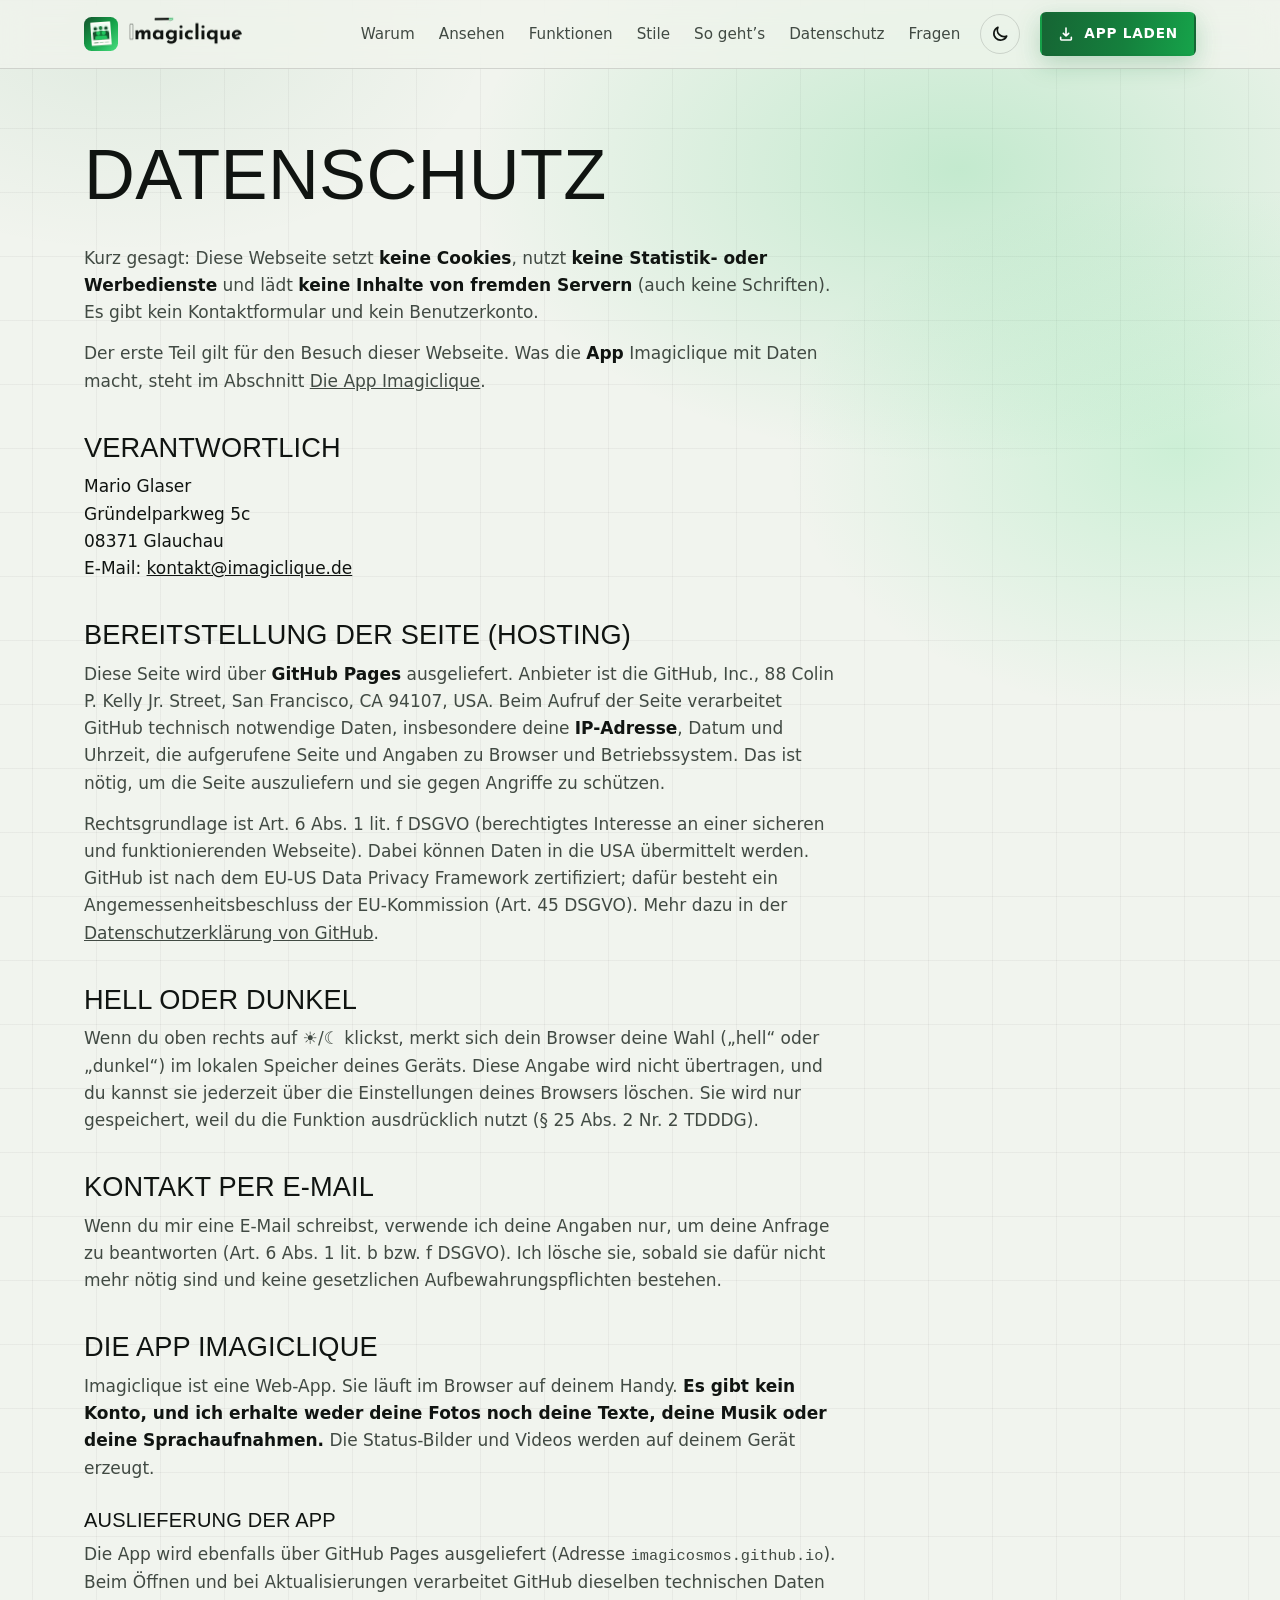
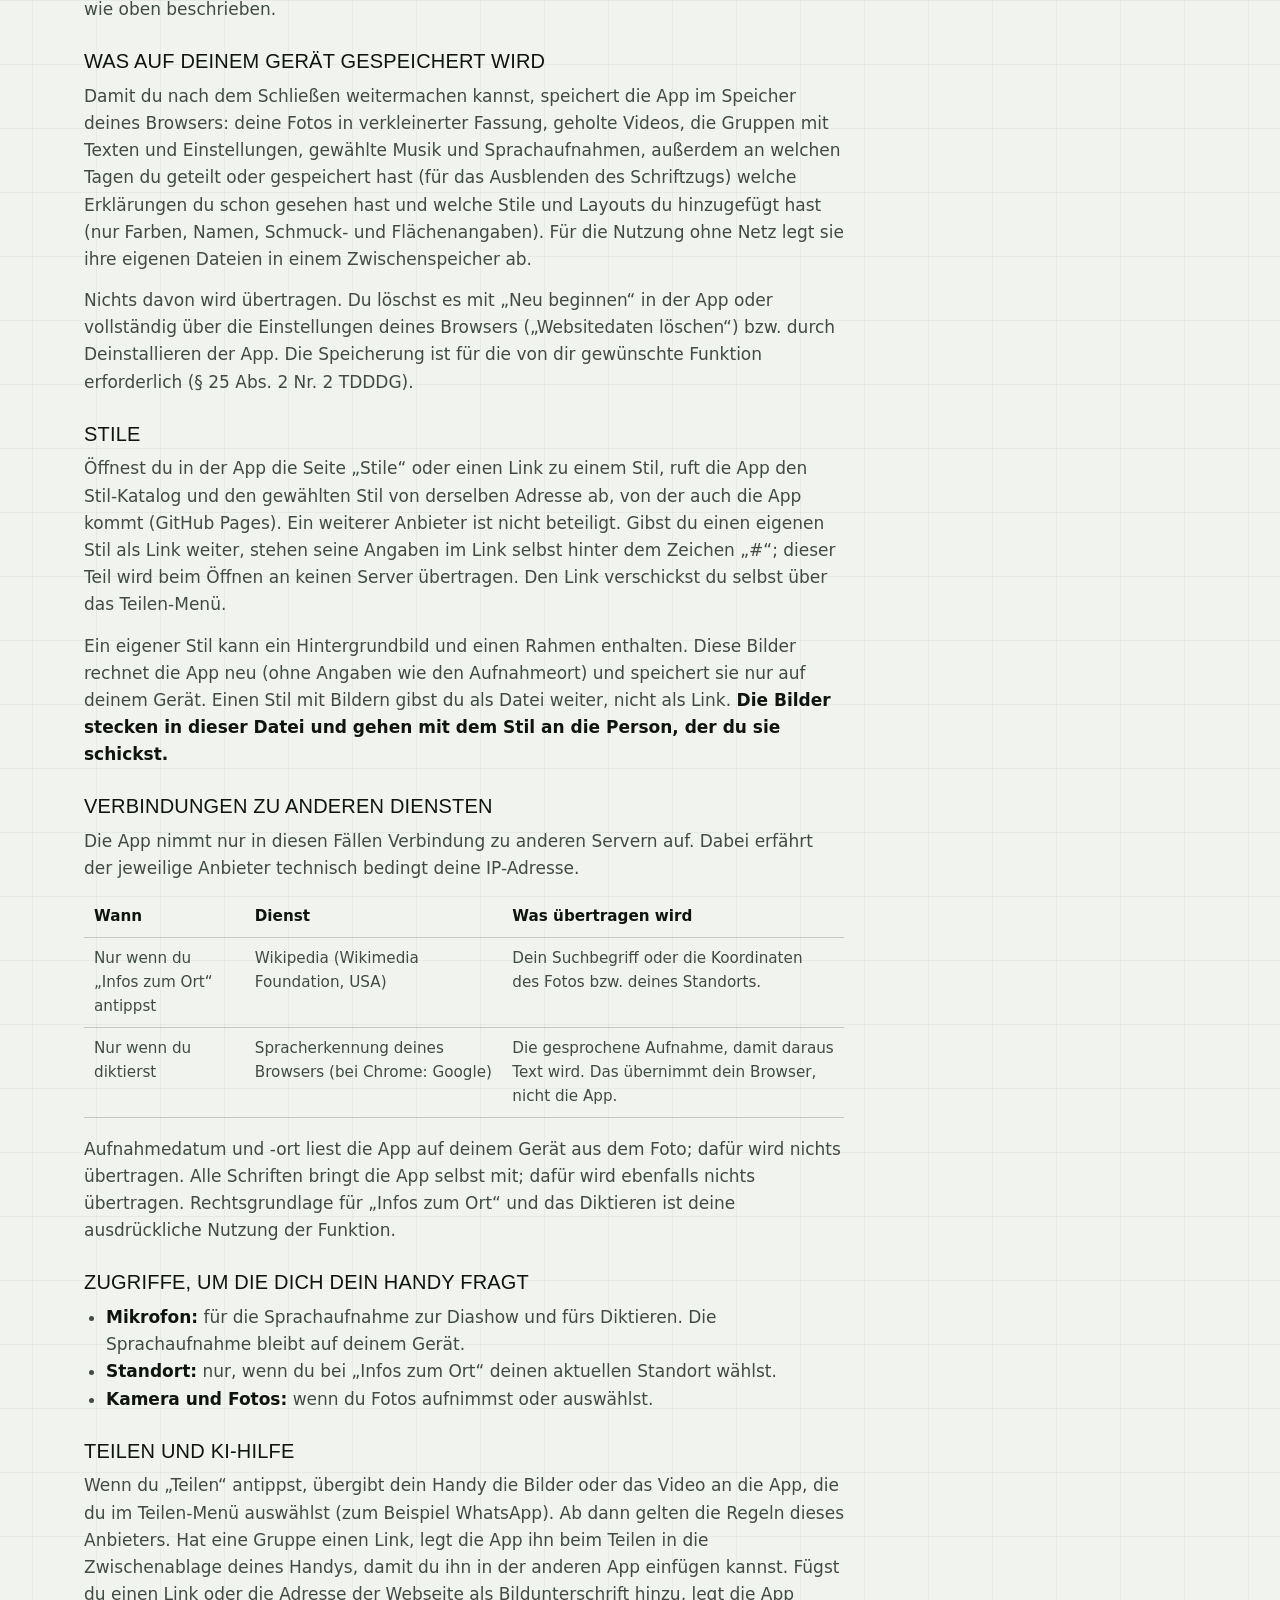
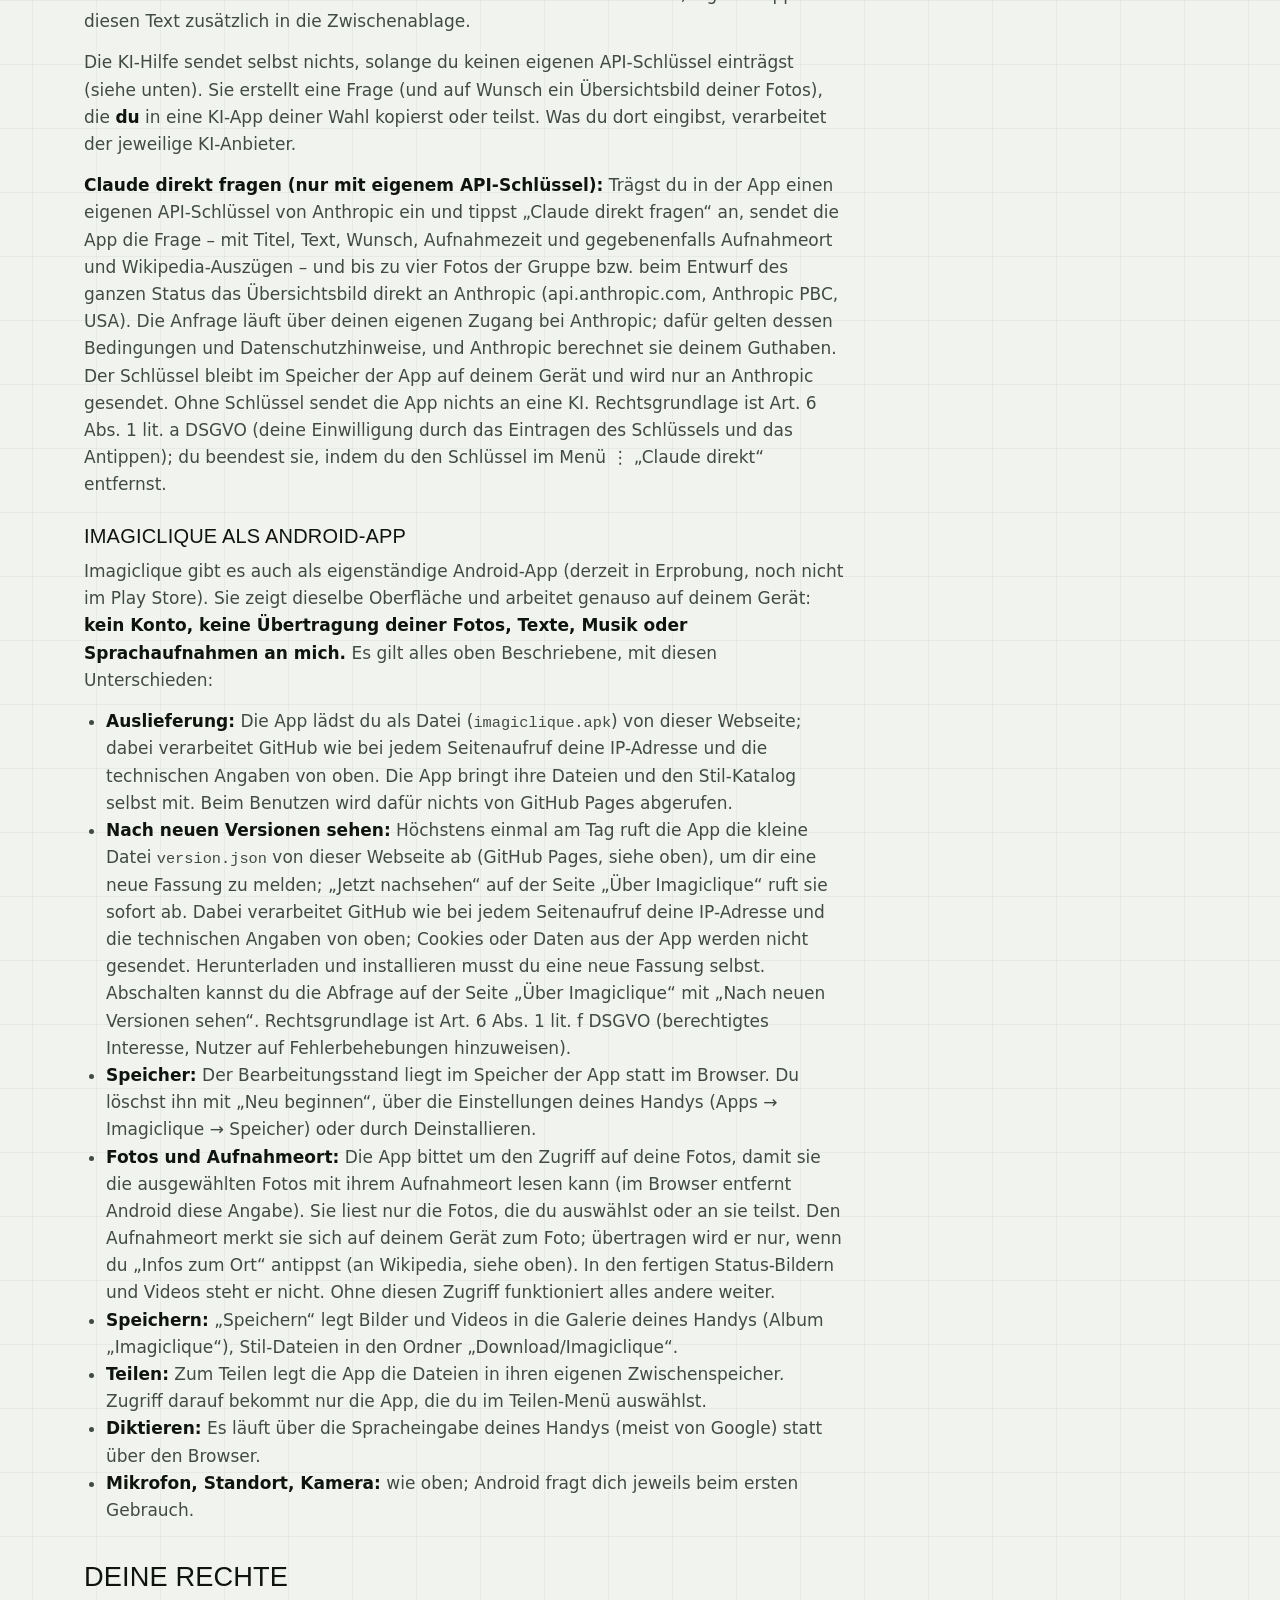
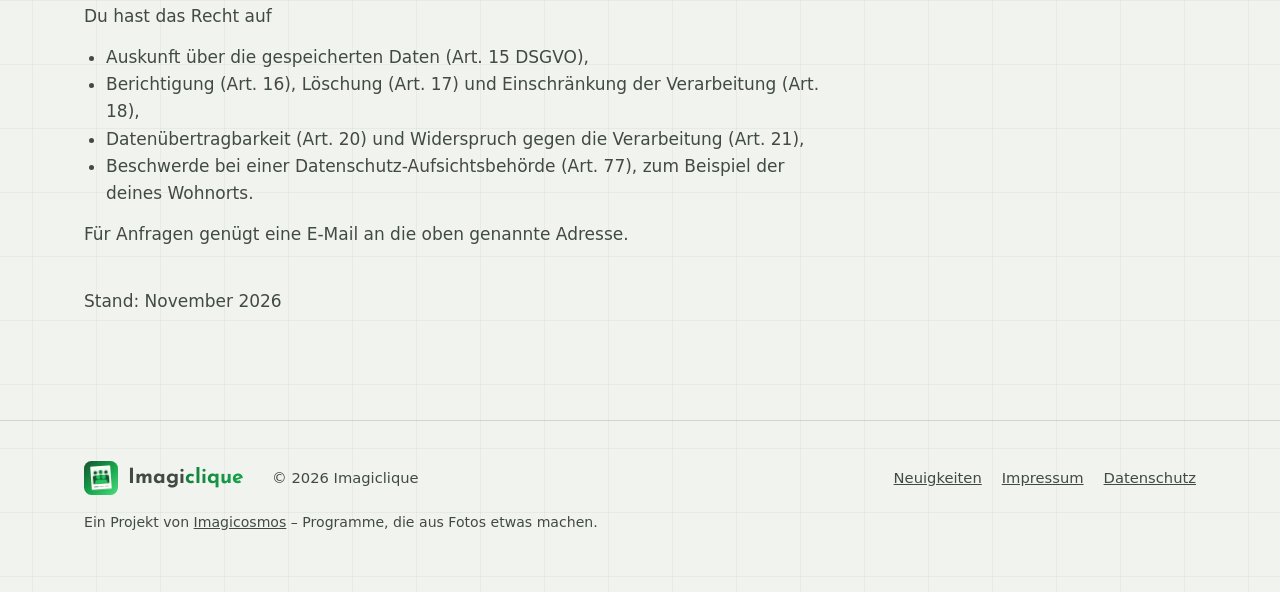
==== datenschutz.html @ c841e237 "Webseite-Stand 0ee5cbc, App 1.0.173" ====
<!DOCTYPE html>
<html lang="de" data-modus="hell">
<head>
<meta charset="utf-8">
<meta name="viewport" content="width=device-width, initial-scale=1">
<meta http-equiv="Content-Security-Policy" content="default-src 'self'; script-src 'self'; style-src 'self' 'unsafe-inline'; img-src 'self' data:; font-src 'self'; connect-src 'self'; object-src 'none'; base-uri 'self'; form-action 'self'">
<title>Datenschutz · Imagiclique</title>
<meta name="robots" content="noindex">
<link rel="icon" href="bilder/favicon.svg" type="image/svg+xml">
<link rel="apple-touch-icon" href="bilder/apple-touch-icon.png">
<script src="modus.js"></script>
<link rel="stylesheet" href="style.css">
</head>
<body>
<header class="kopf">
  <div class="breite">
    <a class="logo" href="index.html"><span class="logo-zeichen" aria-hidden="true"></span><span class="logo-wort">Imagi<span class="logo-teil">clique</span></span></a>
    <nav aria-label="Hauptmenü">
      <a href="index.html#warum">Warum</a>
      <a href="index.html#ansehen">Ansehen</a>
      <a href="index.html#funktionen">Funktionen</a>
      <a href="index.html#stile">Stile</a>
      <a href="index.html#ablauf">So geht’s</a>
      <a href="index.html#datenschutz">Datenschutz</a>
      <a href="index.html#fragen">Fragen</a>
    </nav>
    <button type="button" class="modus-knopf" id="modus-knopf" aria-label="Zu dunklem Design wechseln">
      <svg class="sonne" viewBox="0 0 24 24" fill="none" stroke="currentColor" stroke-width="2" stroke-linecap="round" aria-hidden="true"><circle cx="12" cy="12" r="4"/><path d="M12 2v2M12 20v2M4.9 4.9l1.4 1.4M17.7 17.7l1.4 1.4M2 12h2M20 12h2M4.9 19.1l1.4-1.4M17.7 6.3l1.4-1.4"/></svg>
      <svg class="mond" viewBox="0 0 24 24" fill="none" stroke="currentColor" stroke-width="2" stroke-linecap="round" stroke-linejoin="round" aria-hidden="true"><path d="M20 14.5A8 8 0 0 1 9.5 4a8 8 0 1 0 10.5 10.5z"/></svg>
    </button>
    <a class="knopf klein kopf-app" href="index.html#app"><svg viewBox="0 0 24 24" fill="none" stroke="currentColor" stroke-width="2.4" stroke-linecap="round" stroke-linejoin="round" aria-hidden="true"><path d="M12 3v12M12 15l-4-4M12 15l4-4M4 17v3a1 1 0 0 0 1 1h14a1 1 0 0 0 1-1v-3"/></svg><span>App<span class="lang-wort"> laden</span></span></a>
  </div>
</header>
<main id="inhalt">
  <div class="leuchten" aria-hidden="true"></div>
  <article class="breite"><div class="rechtstext">
<h1>Datenschutz</h1>
<p>Kurz gesagt: Diese Webseite setzt <strong>keine Cookies</strong>, nutzt <strong>keine Statistik- oder Werbedienste</strong> und lädt <strong>keine Inhalte von fremden Servern</strong> (auch keine Schriften). Es gibt kein Kontaktformular und kein Benutzerkonto.</p>
<p>Der erste Teil gilt für den Besuch dieser Webseite. Was die <strong>App</strong> Imagiclique mit Daten macht, steht im Abschnitt <a href="#app">Die App Imagiclique</a>.</p>

<h2>Verantwortlich</h2>
<address>
Mario Glaser<br>
Gründelparkweg 5c<br>
08371 Glauchau<br>
E-Mail: <a href="mailto:kontakt@imagiclique.de">kontakt@imagiclique.de</a>
</address>

<h2>Bereitstellung der Seite (Hosting)</h2>
<p>Diese Seite wird über <strong>GitHub Pages</strong> ausgeliefert. Anbieter ist die GitHub, Inc., 88 Colin P. Kelly Jr. Street, San Francisco, CA 94107, USA. Beim Aufruf der Seite verarbeitet GitHub technisch notwendige Daten, insbesondere deine <strong>IP-Adresse</strong>, Datum und Uhrzeit, die aufgerufene Seite und Angaben zu Browser und Betriebssystem. Das ist nötig, um die Seite auszuliefern und sie gegen Angriffe zu schützen.</p>
<p>Rechtsgrundlage ist Art. 6 Abs. 1 lit. f DSGVO (berechtigtes Interesse an einer sicheren und funktionierenden Webseite). Dabei können Daten in die USA übermittelt werden. GitHub ist nach dem EU-US Data Privacy Framework zertifiziert; dafür besteht ein Angemessenheitsbeschluss der EU-Kommission (Art. 45 DSGVO). Mehr dazu in der <a href="https://docs.github.com/de/site-policy/privacy-policies/github-general-privacy-statement" rel="noopener">Datenschutzerklärung von GitHub</a>.</p>

<h2>Hell oder dunkel</h2>
<p>Wenn du oben rechts auf ☀/☾ klickst, merkt sich dein Browser deine Wahl („hell“ oder „dunkel“) im lokalen Speicher deines Geräts. Diese Angabe wird nicht übertragen, und du kannst sie jederzeit über die Einstellungen deines Browsers löschen. Sie wird nur gespeichert, weil du die Funktion ausdrücklich nutzt (§ 25 Abs. 2 Nr. 2 TDDDG).</p>

<h2>Kontakt per E-Mail</h2>
<p>Wenn du mir eine E-Mail schreibst, verwende ich deine Angaben nur, um deine Anfrage zu beantworten (Art. 6 Abs. 1 lit. b bzw. f DSGVO). Ich lösche sie, sobald sie dafür nicht mehr nötig sind und keine gesetzlichen Aufbewahrungspflichten bestehen.</p>

<h2 id="app">Die App Imagiclique</h2>
<p>Imagiclique ist eine Web-App. Sie läuft im Browser auf deinem Handy. <strong>Es gibt kein Konto, und ich erhalte weder deine Fotos noch deine Texte, deine Musik oder deine Sprachaufnahmen.</strong> Die Status-Bilder und Videos werden auf deinem Gerät erzeugt.</p>

<h3>Auslieferung der App</h3>
<p>Die App wird ebenfalls über GitHub Pages ausgeliefert (Adresse <code>imagicosmos.github.io</code>). Beim Öffnen und bei Aktualisierungen verarbeitet GitHub dieselben technischen Daten wie oben beschrieben.</p>

<h3>Was auf deinem Gerät gespeichert wird</h3>
<p>Damit du nach dem Schließen weitermachen kannst, speichert die App im Speicher deines Browsers: deine Fotos in verkleinerter Fassung, geholte Videos, die Gruppen mit Texten und Einstellungen, gewählte Musik und Sprachaufnahmen, außerdem an welchen Tagen du geteilt oder gespeichert hast (für das Ausblenden des Schriftzugs) welche Erklärungen du schon gesehen hast und welche Stile und Layouts du hinzugefügt hast (nur Farben, Namen, Schmuck- und Flächenangaben). Für die Nutzung ohne Netz legt sie ihre eigenen Dateien in einem Zwischenspeicher ab.</p>
<p>Nichts davon wird übertragen. Du löschst es mit „Neu beginnen“ in der App oder vollständig über die Einstellungen deines Browsers („Websitedaten löschen“) bzw. durch Deinstallieren der App. Die Speicherung ist für die von dir gewünschte Funktion erforderlich (§ 25 Abs. 2 Nr. 2 TDDDG).</p>

<h3>Stile</h3>
<p>Öffnest du in der App die Seite „Stile“ oder einen Link zu einem Stil, ruft die App den Stil-Katalog und den gewählten Stil von derselben Adresse ab, von der auch die App kommt (GitHub Pages). Ein weiterer Anbieter ist nicht beteiligt. Gibst du einen eigenen Stil als Link weiter, stehen seine Angaben im Link selbst hinter dem Zeichen „#“; dieser Teil wird beim Öffnen an keinen Server übertragen. Den Link verschickst du selbst über das Teilen-Menü.</p>
<p>Ein eigener Stil kann ein Hintergrundbild und einen Rahmen enthalten. Diese Bilder rechnet die App neu (ohne Angaben wie den Aufnahmeort) und speichert sie nur auf deinem Gerät. Einen Stil mit Bildern gibst du als Datei weiter, nicht als Link. <strong>Die Bilder stecken in dieser Datei und gehen mit dem Stil an die Person, der du sie schickst.</strong></p>

<h3>Verbindungen zu anderen Diensten</h3>
<p>Die App nimmt nur in diesen Fällen Verbindung zu anderen Servern auf. Dabei erfährt der jeweilige Anbieter technisch bedingt deine IP-Adresse.</p>
<table class="rechtstabelle">
  <tr><th>Wann</th><th>Dienst</th><th>Was übertragen wird</th></tr>
  <tr><td>Nur wenn du „Infos zum Ort“ antippst</td><td>Wikipedia (Wikimedia Foundation, USA)</td><td>Dein Suchbegriff oder die Koordinaten des Fotos bzw. deines Standorts.</td></tr>
  <tr><td>Nur wenn du diktierst</td><td>Spracherkennung deines Browsers (bei Chrome: Google)</td><td>Die gesprochene Aufnahme, damit daraus Text wird. Das übernimmt dein Browser, nicht die App.</td></tr>
</table>
<p>Aufnahmedatum und -ort liest die App auf deinem Gerät aus dem Foto; dafür wird nichts übertragen. Alle Schriften bringt die App selbst mit; dafür wird ebenfalls nichts übertragen. Rechtsgrundlage für „Infos zum Ort“ und das Diktieren ist deine ausdrückliche Nutzung der Funktion.</p>

<h3>Zugriffe, um die dich dein Handy fragt</h3>
<ul>
  <li><strong>Mikrofon:</strong> für die Sprachaufnahme zur Diashow und fürs Diktieren. Die Sprachaufnahme bleibt auf deinem Gerät.</li>
  <li><strong>Standort:</strong> nur, wenn du bei „Infos zum Ort“ deinen aktuellen Standort wählst.</li>
  <li><strong>Kamera und Fotos:</strong> wenn du Fotos aufnimmst oder auswählst.</li>
</ul>

<h3>Teilen und KI-Hilfe</h3>
<p>Wenn du „Teilen“ antippst, übergibt dein Handy die Bilder oder das Video an die App, die du im Teilen-Menü auswählst (zum Beispiel WhatsApp). Ab dann gelten die Regeln dieses Anbieters. Hat eine Gruppe einen Link, legt die App ihn beim Teilen in die Zwischenablage deines Handys, damit du ihn in der anderen App einfügen kannst. Fügst du einen Link oder die Adresse der Webseite als Bildunterschrift hinzu, legt die App diesen Text zusätzlich in die Zwischenablage.</p>
<p>Die KI-Hilfe sendet selbst nichts, solange du keinen eigenen API-Schlüssel einträgst (siehe unten). Sie erstellt eine Frage (und auf Wunsch ein Übersichtsbild deiner Fotos), die <strong>du</strong> in eine KI-App deiner Wahl kopierst oder teilst. Was du dort eingibst, verarbeitet der jeweilige KI-Anbieter.</p>
<p><strong>Claude direkt fragen (nur mit eigenem API-Schlüssel):</strong> Trägst du in der App einen eigenen API-Schlüssel von Anthropic ein und tippst „Claude direkt fragen“ an, sendet die App die Frage – mit Titel, Text, Wunsch, Aufnahmezeit und gegebenenfalls Aufnahmeort und Wikipedia-Auszügen – und bis zu vier Fotos der Gruppe bzw. beim Entwurf des ganzen Status das Übersichtsbild direkt an Anthropic (api.anthropic.com, Anthropic PBC, USA). Die Anfrage läuft über deinen eigenen Zugang bei Anthropic; dafür gelten dessen Bedingungen und Datenschutzhinweise, und Anthropic berechnet sie deinem Guthaben. Der Schlüssel bleibt im Speicher der App auf deinem Gerät und wird nur an Anthropic gesendet. Ohne Schlüssel sendet die App nichts an eine KI. Rechtsgrundlage ist Art. 6 Abs. 1 lit. a DSGVO (deine Einwilligung durch das Eintragen des Schlüssels und das Antippen); du beendest sie, indem du den Schlüssel im Menü ⋮ „Claude direkt“ entfernst.</p>

<h3 id="android">Imagiclique als Android-App</h3>
<p>Imagiclique gibt es auch als eigenständige Android-App (derzeit in Erprobung, noch nicht im Play Store). Sie zeigt dieselbe Oberfläche und arbeitet genauso auf deinem Gerät: <strong>kein Konto, keine Übertragung deiner Fotos, Texte, Musik oder Sprachaufnahmen an mich.</strong> Es gilt alles oben Beschriebene, mit diesen Unterschieden:</p>
<ul>
  <li><strong>Auslieferung:</strong> Die App lädst du als Datei (<code>imagiclique.apk</code>) von dieser Webseite; dabei verarbeitet GitHub wie bei jedem Seitenaufruf deine IP-Adresse und die technischen Angaben von oben. Die App bringt ihre Dateien und den Stil-Katalog selbst mit. Beim Benutzen wird dafür nichts von GitHub Pages abgerufen.</li>
  <li><strong>Nach neuen Versionen sehen:</strong> Höchstens einmal am Tag ruft die App die kleine Datei <code>version.json</code> von dieser Webseite ab (GitHub Pages, siehe oben), um dir eine neue Fassung zu melden; „Jetzt nachsehen“ auf der Seite „Über Imagiclique“ ruft sie sofort ab. Dabei verarbeitet GitHub wie bei jedem Seitenaufruf deine IP-Adresse und die technischen Angaben von oben; Cookies oder Daten aus der App werden nicht gesendet. Herunterladen und installieren musst du eine neue Fassung selbst. Abschalten kannst du die Abfrage auf der Seite „Über Imagiclique“ mit „Nach neuen Versionen sehen“. Rechtsgrundlage ist Art. 6 Abs. 1 lit. f DSGVO (berechtigtes Interesse, Nutzer auf Fehlerbehebungen hinzuweisen).</li>
  <li><strong>Speicher:</strong> Der Bearbeitungsstand liegt im Speicher der App statt im Browser. Du löschst ihn mit „Neu beginnen“, über die Einstellungen deines Handys (Apps → Imagiclique → Speicher) oder durch Deinstallieren.</li>
  <li><strong>Fotos und Aufnahmeort:</strong> Die App bittet um den Zugriff auf deine Fotos, damit sie die ausgewählten Fotos mit ihrem Aufnahmeort lesen kann (im Browser entfernt Android diese Angabe). Sie liest nur die Fotos, die du auswählst oder an sie teilst. Den Aufnahmeort merkt sie sich auf deinem Gerät zum Foto; übertragen wird er nur, wenn du „Infos zum Ort“ antippst (an Wikipedia, siehe oben). In den fertigen Status-Bildern und Videos steht er nicht. Ohne diesen Zugriff funktioniert alles andere weiter.</li>
  <li><strong>Speichern:</strong> „Speichern“ legt Bilder und Videos in die Galerie deines Handys (Album „Imagiclique“), Stil-Dateien in den Ordner „Download/Imagiclique“.</li>
  <li><strong>Teilen:</strong> Zum Teilen legt die App die Dateien in ihren eigenen Zwischenspeicher. Zugriff darauf bekommt nur die App, die du im Teilen-Menü auswählst.</li>
  <li><strong>Diktieren:</strong> Es läuft über die Spracheingabe deines Handys (meist von Google) statt über den Browser.</li>
  <li><strong>Mikrofon, Standort, Kamera:</strong> wie oben; Android fragt dich jeweils beim ersten Gebrauch.</li>
</ul>

<h2>Deine Rechte</h2>
<p>Du hast das Recht auf</p>
<ul>
  <li>Auskunft über die gespeicherten Daten (Art. 15 DSGVO),</li>
  <li>Berichtigung (Art. 16), Löschung (Art. 17) und Einschränkung der Verarbeitung (Art. 18),</li>
  <li>Datenübertragbarkeit (Art. 20) und Widerspruch gegen die Verarbeitung (Art. 21),</li>
  <li>Beschwerde bei einer Datenschutz-Aufsichtsbehörde (Art. 77), zum Beispiel der deines Wohnorts.</li>
</ul>
<p>Für Anfragen genügt eine E-Mail an die oben genannte Adresse.</p>

<p class="leise" style="margin-top:40px">Stand: November 2026</p>
  </div></article>
</main>
<footer class="fuss">
  <div class="breite">
    <a class="logo" href="index.html"><span class="logo-zeichen" aria-hidden="true"></span><span class="logo-wort">Imagi<span class="logo-teil">clique</span></span></a>
    <span>© 2026 Imagiclique</span>
    <nav aria-label="Weitere Seiten"><a href="neuigkeiten.html">Neuigkeiten</a><a href="impressum.html">Impressum</a><a href="datenschutz.html">Datenschutz</a></nav>
    <span class="familie">Ein Projekt von <a href="https://imagicosmos.github.io/imagicosmos-webseite/" rel="noopener">Imagicosmos</a> – Programme, die aus Fotos etwas machen.</span>
  </div>
</footer>
<script src="app.js"></script>
<script src="bausteine/zauberstab.js" data-stern="#22c55e" data-band="#86efac" defer></script>
</body>
</html>
---- style.css ----
/* =====================================================================
   Imagiclique – Webseite (Aufbau wie imagichron.de, Design „E“; Farben Grün wie das Icon, siehe imagicosmos/marke)
   Hell ist voreingestellt, dunkel über den Knopf ☀/☾ (data-modus am <html>).
   Lädt nichts von fremden Servern: nur Systemschriften, keine Bibliotheken.
   ===================================================================== */

/* ---------- 1) Farben und Werte ---------- */
:root{
  --breite:1160px;
  --schrift:"Segoe UI",system-ui,-apple-system,"Helvetica Neue",Arial,sans-serif;
  --titel:Impact,"Arial Narrow Bold","Franklin Gothic Medium","Haettenschweiler",sans-serif;
  --mono:Consolas,"Cascadia Mono","SF Mono",Menlo,monospace;
  --radius:6px;

  /* hell (Voreinstellung) */
  --grund:#f1f4ee; --flaeche:#fcfefb; --flaeche-2:#e1e9dd; --text:#101411; --leise:#414a43; --linie:rgba(16,20,17,.14);
  --akzent:#15803d; --akzent-2:#166534; --akzent-text:#ffffff;
  --verlauf:linear-gradient(100deg,#166534 0%,#15803d 55%,#16a34a 100%);
  --schatten:0 0 0 1px var(--linie), 0 20px 50px rgba(20,50,30,.12);
  --raster:rgba(16,20,17,.045);
  --leuchten:radial-gradient(700px 420px at 75% 22%, rgba(34,197,94,.22), transparent 70%), radial-gradient(560px 380px at 92% 50%, rgba(74,222,128,.22), transparent 70%), radial-gradient(520px 320px at 10% 8%, rgba(21,128,61,.08), transparent 70%);
  --vorzeile-linie:rgba(16,20,17,.8);
  --knopf-schatten:0 8px 24px rgba(21,128,61,.25);
  --zweit-grund:rgba(255,255,255,.6); --zweit-rand:rgba(16,20,17,.25);
  --geraet-schatten:0 0 0 1px var(--linie), 0 0 70px rgba(22,163,74,.18), 0 24px 60px rgba(20,50,30,.28);
  --jahr-farbe:rgba(16,20,17,.22);
  --kachel-grund:linear-gradient(180deg,#fcfefb,#f2f7ef);
  --kachel-glanz:rgba(22,163,74,.12);
  --k1-grund:radial-gradient(500px 260px at 85% 110%, rgba(22,163,74,.16), transparent 70%), #fcfefb;
  --schritt-linie:rgba(16,20,17,.2);
  --liste-grund:#fcfefb;
  --dl-glanz:rgba(22,163,74,.14);
  color-scheme:light;
}
[data-modus="dunkel"] .logo-teil{ background:linear-gradient(90deg,#4ade80,#86efac); -webkit-background-clip:text; background-clip:text; }
[data-modus="dunkel"]{
  --grund:#08100c; --flaeche:#101a14; --flaeche-2:#18261d; --text:#ecf5ee; --leise:#a3b8a9; --linie:rgba(255,255,255,.11);
  --akzent:#4ade80; --akzent-2:#86efac; --akzent-text:#05210f;
  --verlauf:linear-gradient(100deg,#16a34a 0%,#4ade80 50%,#86efac 100%);
  --schatten:0 0 0 1px var(--linie), 0 30px 80px rgba(0,0,0,.5);
  --raster:rgba(255,255,255,.035);
  --leuchten:radial-gradient(700px 420px at 75% 22%, rgba(22,163,74,.30), transparent 70%), radial-gradient(560px 380px at 92% 50%, rgba(74,222,128,.26), transparent 70%), radial-gradient(520px 320px at 10% 8%, rgba(74,222,128,.10), transparent 70%);
  --vorzeile-linie:rgba(255,255,255,.7);
  --knopf-schatten:0 8px 30px rgba(22,163,74,.35);
  --zweit-grund:rgba(255,255,255,.04); --zweit-rand:rgba(255,255,255,.25);
  --geraet-schatten:0 0 0 1px var(--linie), 0 0 90px rgba(22,163,74,.22), 0 30px 80px rgba(0,0,0,.6);
  --jahr-farbe:rgba(236,245,238,.28);
  --kachel-grund:linear-gradient(180deg, rgba(255,255,255,.045), rgba(255,255,255,.015));
  --kachel-glanz:rgba(22,163,74,.18);
  --k1-grund:radial-gradient(500px 260px at 85% 110%, rgba(22,163,74,.25), transparent 70%), linear-gradient(180deg, rgba(255,255,255,.05), rgba(255,255,255,.015));
  --schritt-linie:rgba(255,255,255,.18);
  --liste-grund:rgba(255,255,255,.03);
  --dl-glanz:rgba(22,163,74,.22);
  color-scheme:dark;
}

/* ---------- 2) Grundlagen ---------- */
*{ box-sizing:border-box; }
html{ scroll-behavior:smooth; }
body{ margin:0; background:var(--grund); color:var(--text); font:17px/1.6 var(--schrift); -webkit-font-smoothing:antialiased; overflow-x:hidden; transition:background .3s, color .3s;
  background-image:linear-gradient(var(--raster) 1px, transparent 1px), linear-gradient(90deg, var(--raster) 1px, transparent 1px); background-size:64px 64px; background-position:center top; }
a{ color:inherit; }
svg{ display:block; }
.breite{ max-width:var(--breite); margin:0 auto; padding:0 24px; position:relative; }
h1,h2,h3{ margin:0; line-height:1.08; }
h1,h2{ font-family:var(--titel); font-weight:400; text-transform:uppercase; letter-spacing:.005em; }
h1{ font-size:clamp(3.4rem,10.5vw,9.6rem); line-height:1.02; }
h2{ font-size:clamp(2.2rem,4vw,3.3rem); line-height:.98; }
h3{ font-family:var(--titel); font-weight:400; font-size:1.6rem; text-transform:uppercase; letter-spacing:.01em; }
p{ margin:0; }
.leise{ color:var(--leise); }
.hervor{ background:var(--verlauf); -webkit-background-clip:text; background-clip:text; color:transparent; }
.vorzeile{ font-size:.82rem; font-weight:700; letter-spacing:.2em; text-transform:uppercase; color:var(--text); border-top:2px solid var(--vorzeile-linie); padding-top:10px; display:flex; gap:10px; align-items:center; }
.vorzeile::before{ content:""; width:8px; height:8px; border-radius:50%; background:var(--akzent); box-shadow:0 0 12px var(--akzent); flex:none; }
.abschnitt{ padding:110px 0; position:relative; }
.abschnitt.eng{ padding-top:20px; }
.abschnitt-kopf{ max-width:720px; margin-bottom:52px; display:grid; gap:14px; }
.abschnitt-kopf p:last-child{ color:var(--leise); font-size:1.1rem; }
.skip{ position:absolute; left:-9999px; } .skip:focus{ left:16px; top:16px; z-index:99; background:var(--flaeche); padding:8px 12px; }
:focus-visible{ outline:3px solid var(--akzent); outline-offset:3px; }
main{ position:relative; }
main > *{ position:relative; z-index:1; }
.leuchten{ position:absolute; inset:-120px 0 auto 0; height:1000px; pointer-events:none; z-index:0; background:var(--leuchten); }

/* ---------- 3) Knöpfe ---------- */
.knopf{ display:inline-flex; align-items:center; gap:10px; padding:14px 22px; border-radius:var(--radius); background:var(--verlauf); color:var(--akzent-text); font-weight:650; text-decoration:none; border:2px solid transparent; box-shadow:var(--knopf-schatten); transition:transform .15s, box-shadow .15s; cursor:pointer; font-size:.92rem; text-transform:uppercase; letter-spacing:.06em; }
.knopf:hover{ transform:translateY(-2px); }
.knopf.zweit{ background:var(--zweit-grund); color:var(--text); border-color:var(--zweit-rand); box-shadow:none; }
.knopf.klein{ padding:9px 16px; font-size:.85rem; }
.knopf svg{ width:18px; height:18px; }
.knopf[aria-disabled="true"]{ cursor:default; }
.knopf[aria-disabled="true"]:hover{ transform:none; }
.modus-knopf{ display:grid; place-items:center; width:40px; height:40px; padding:0; border-radius:999px; border:1px solid var(--linie); background:transparent; color:var(--text); cursor:pointer; transition:background .15s; }
.modus-knopf:hover{ background:color-mix(in srgb, var(--text) 8%, transparent); }
.modus-knopf svg{ width:20px; height:20px; }
[data-modus="hell"] .modus-knopf .sonne,:root:not([data-modus]) .modus-knopf .sonne,[data-modus="dunkel"] .modus-knopf .mond{ display:none; }

/* ---------- 4) Kopf ---------- */
.kopf{ position:sticky; top:0; z-index:20; backdrop-filter:saturate(1.4) blur(14px); -webkit-backdrop-filter:saturate(1.4) blur(14px); background:color-mix(in srgb, var(--grund) 78%, transparent); border-bottom:1px solid var(--linie); }
.kopf .breite{ display:flex; align-items:center; gap:20px; height:68px; }
/* Schriftzug des Logos: Josefin Sans (SIL Open Font License, schriften/OFL-josefin-sans.txt), lokal – nichts von fremden Servern */
@font-face{ font-family:"Josefin Sans"; src:url("schriften/josefin-sans-latin-700-normal.woff2") format("woff2"); font-weight:700; font-display:swap; }
.logo{ display:flex; align-items:center; gap:10px; font-family:"Josefin Sans", system-ui, sans-serif; font-weight:700; font-size:1.3rem; text-decoration:none; letter-spacing:.01em; }
.logo-zeichen{ width:34px; height:34px; flex:none; background:url("bilder/favicon.svg") center/contain no-repeat; }   /* Icon aus ../imagicosmos/marke (Freundeskreis mit Status-Balken) */
.logo-wort{ position:relative; letter-spacing:0; }
.logo-teil{ background:linear-gradient(90deg,#15803d,#16a34a); -webkit-background-clip:text; background-clip:text; color:transparent; }   /* „clique“ in Grün – Endbild der Zauberstab-Animation (zauberstab.js) */
.logo-wort.zauber-vorher .logo-teil{ background:none; color:inherit; }
.logo-wort.zaubert, .logo-wort.zaubert .logo-teil{ color:transparent; background:none; }
.zauber-flaeche{ position:absolute; pointer-events:none; }
.kopf nav{ display:flex; gap:24px; margin-left:auto; font-size:.95rem; }
.kopf nav a{ text-decoration:none; color:var(--leise); } .kopf nav a:hover{ color:var(--text); }
.kopf-app svg{ width:16px; height:16px; flex:none; }

/* ---------- 5) Einstieg ---------- */
.held{ display:grid; gap:50px; padding-top:60px; padding-bottom:70px; } /* nur oben/unten, der Seitenrand kommt von .breite */
.held-text{ display:grid; grid-template-columns:1.3fr 1fr; column-gap:48px; row-gap:24px; align-items:start; }
.held-text h1,.held-text .vorzeile{ grid-column:1/-1; }
.unter{ font-size:1.25rem; color:var(--leise); max-width:34em; }
.knoepfe{ display:flex; flex-wrap:wrap; gap:12px; }
.merkmale{ display:flex; flex-wrap:wrap; gap:8px 20px; font-size:.92rem; color:var(--leise); padding:0; margin:18px 0 0; list-style:none; }
.merkmale li::before{ content:"✓ "; color:var(--akzent-2); font-weight:700; }

/* echtes Bildschirmfoto im Filmstreifen */
.geraet{ position:relative; overflow:hidden; border:1px solid var(--linie); border-radius:var(--radius); padding:26px 0; background:#07080d; box-shadow:var(--geraet-schatten); margin:0; }
.geraet::before,.geraet::after{ content:""; position:absolute; left:0; right:0; height:12px; background:repeating-linear-gradient(90deg, transparent 0 10px, rgba(255,255,255,.8) 10px 24px, transparent 24px 34px); opacity:.85; z-index:1; }
.geraet::before{ top:7px; } .geraet::after{ bottom:7px; }
.geraet img{ display:block; width:100%; height:auto; }

/* Laufband mit Jahreszahlen */
.jahrband{ border-block:1px solid var(--linie); overflow:hidden; padding:14px 0; mask-image:linear-gradient(90deg,transparent,#000 8%,#000 92%,transparent); -webkit-mask-image:linear-gradient(90deg,transparent,#000 8%,#000 92%,transparent); }
.jahrband-spur{ display:flex; gap:36px; width:max-content; animation:laufen 45s linear infinite; font:400 3.4rem/1 var(--titel); color:var(--jahr-farbe); }
.jahrband-spur span:nth-child(5n){ color:transparent; background:var(--verlauf); -webkit-background-clip:text; background-clip:text; }
@keyframes laufen{ to{ transform:translateX(-50%); } }

/* ---------- 6a) So sieht es aus (Galerie) ---------- */
.galerie{ display:grid; grid-template-columns:2fr 2fr 1.1fr; gap:18px; align-items:start; }
.galerie figure{ margin:0; display:grid; gap:10px; align-content:start; }
.galerie .g-jahr{ grid-column:1 / 3; } .galerie .g-handy{ grid-column:3; grid-row:1 / 3; }
.bild-link{ display:block; border-radius:var(--radius); overflow:hidden; border:1px solid var(--linie); box-shadow:var(--schatten); background:var(--flaeche); transition:transform .2s; cursor:zoom-in; }
.bild-link:hover{ transform:translateY(-3px); }
.bild-link img{ display:block; width:100%; height:auto; }
.galerie figcaption{ font-size:.95rem; color:var(--leise); }
.galerie figcaption b{ color:var(--text); }
.galerie-hinweis{ margin-top:22px; font-size:.88rem; color:var(--leise); }
.lupe{ border:0; padding:0; background:transparent; max-width:min(1500px,96vw); max-height:96vh; overflow:visible; }
.lupe::backdrop{ background:rgba(8,9,14,.84); backdrop-filter:blur(4px); }
.lupe img{ display:block; max-width:100%; max-height:86vh; width:auto; height:auto; margin:0 auto; border-radius:var(--radius); box-shadow:0 30px 80px rgba(0,0,0,.6); }
.lupe p{ color:#eceef5; text-align:center; margin-top:10px; font-size:.95rem; }
.lupe-zu{ position:fixed; top:16px; right:16px; width:44px; height:44px; border-radius:999px; border:1px solid rgba(255,255,255,.3); background:rgba(0,0,0,.45); color:#fff; font-size:1.4rem; cursor:pointer; }

/* ---------- 6) Funktionen (Bento-Raster) ---------- */
.bento{ display:grid; grid-template-columns:repeat(6,1fr); gap:18px; }
.kachel{ background:var(--kachel-grund); border:1px solid var(--linie); border-radius:var(--radius); padding:28px; display:grid; gap:12px; align-content:start; position:relative; overflow:hidden; min-height:250px; transition:border-color .2s; }
.kachel:hover{ border-color:color-mix(in srgb, var(--akzent) 50%, transparent); }
.kachel::after{ content:""; position:absolute; inset:auto -40% -60% auto; width:300px; height:300px; background:radial-gradient(circle, var(--kachel-glanz), transparent 65%); pointer-events:none; }
.kachel p{ color:var(--leise); font-size:.98rem; }
.symbol{ width:42px; height:42px; border-radius:var(--radius); display:grid; place-items:center; background:color-mix(in srgb, var(--akzent) 14%, transparent); color:var(--akzent); }
.symbol svg{ width:22px; height:22px; }
.gruende{ display:grid; grid-template-columns:repeat(2,1fr); gap:18px; }
.gruende .kachel{ min-height:0; }
.k1{ grid-column:span 4; background:var(--k1-grund); } .k2{ grid-column:span 2; } .k3,.k4,.k5,.k7{ grid-column:span 3; }
.k6{ grid-column:span 6; min-height:0; grid-template-columns:auto 1fr auto; align-items:center; gap:24px; }
.mini-zs{ display:flex; align-items:flex-end; gap:6px; height:90px; margin-top:auto; }
.mini-zs i{ flex:1; border-radius:6px 6px 2px 2px; background:color-mix(in srgb, var(--akzent) 22%, var(--flaeche-2)); }
.mini-zs i:nth-child(odd){ background:color-mix(in srgb, var(--akzent-2) 26%, var(--flaeche-2)); }
.mini-zs i.an{ background:var(--akzent); }
.sprechblasen{ display:grid; gap:8px; margin-top:6px; }
.blase{ padding:8px 12px; border-radius:14px; font-size:.88rem; max-width:88%; background:var(--flaeche-2); }
.blase.er{ justify-self:end; background:color-mix(in srgb, var(--akzent-2) 18%, var(--flaeche)); }
.blase b{ font-size:.72rem; letter-spacing:.08em; text-transform:uppercase; color:var(--akzent); margin-right:6px; }
.passwort{ display:flex; gap:6px; margin-top:6px; }
.passwort span{ width:34px; height:40px; display:grid; place-items:center; border-radius:8px; font:700 1.1rem var(--mono); background:var(--flaeche-2); border:1px solid var(--linie); }
.passwort span:first-child{ background:var(--akzent); color:var(--akzent-text); border-color:transparent; }

/* ---------- 7) So geht's (Zeitstrahl) ---------- */
.schritte{ display:grid; grid-template-columns:repeat(3,1fr); gap:26px; counter-reset:schritt; }
.schritt{ display:grid; gap:12px; padding-top:22px; border-top:3px solid var(--schritt-linie); position:relative; }
.schritt::before{ counter-increment:schritt; content:counter(schritt,decimal-leading-zero); font:400 2.6rem/1 var(--titel); color:var(--text); }
.schritt::after{ content:""; position:absolute; top:-12px; left:0; width:20px; height:20px; border-radius:50%; background:var(--verlauf); box-shadow:0 0 16px rgba(22,163,74,.7); }
.schritt p{ color:var(--leise); }

/* ---------- 8) Datenschutz ---------- */
.schutz{ display:grid; grid-template-columns:1fr 1.1fr; gap:56px; align-items:center; }
.schutz .abschnitt-kopf{ margin:0; }
.schutz-liste{ display:grid; gap:14px; list-style:none; padding:0; margin:0; }
.schutz-liste li{ display:grid; grid-template-columns:40px 1fr; gap:14px; padding:18px; border-radius:var(--radius); background:var(--liste-grund); border:1px solid var(--linie); }
.schutz-liste li svg{ width:24px; height:24px; color:var(--akzent-2); margin-top:2px; }
.schutz-liste b{ display:block; }
.schutz-liste span{ color:var(--leise); font-size:.95rem; }

/* ---------- 9) Download ---------- */
.download-karte{ display:grid; grid-template-columns:1.2fr 1fr; gap:40px; padding:44px; border-radius:calc(var(--radius) + 6px); background:radial-gradient(500px 260px at 90% 0%, var(--dl-glanz), transparent 70%), var(--flaeche); border:1px solid var(--linie); box-shadow:var(--schatten); position:relative; overflow:hidden; }
.dl-links{ display:grid; gap:16px; align-content:start; }
.dl-daten{ display:grid; grid-template-columns:auto 1fr; gap:10px 18px; font-size:.95rem; margin:0; align-content:start; }
.dl-daten dt{ color:var(--leise); } .dl-daten dd{ margin:0; font-weight:600; overflow-wrap:anywhere; }
.dl-daten dd.mono{ font:13px var(--mono); }
.abzeichen{ display:inline-block; font-size:.78rem; font-weight:700; letter-spacing:.06em; text-transform:uppercase; padding:4px 10px; border-radius:999px; background:color-mix(in srgb, var(--akzent-2) 16%, transparent); color:var(--akzent-2); justify-self:start; }

/* ---------- 10) Fragen ---------- */
.fragen{ display:grid; gap:12px; max-width:820px; }
.fragen details{ border:1px solid var(--linie); border-radius:var(--radius); background:var(--liste-grund); padding:4px 22px; }
.fragen summary{ cursor:pointer; padding:16px 0; font-weight:650; list-style:none; display:flex; justify-content:space-between; gap:16px; }
.fragen summary::-webkit-details-marker{ display:none; }
.fragen summary::after{ content:"+"; color:var(--akzent); font-size:1.4rem; line-height:1; }
.fragen details[open] summary::after{ content:"–"; }
.fragen details p{ padding:0 0 18px; color:var(--leise); }

/* ---------- 11) Fuß ---------- */
.fuss{ border-top:1px solid var(--linie); padding:40px 0 60px; font-size:.92rem; color:var(--leise); position:relative; z-index:1; }
.fuss .breite{ display:flex; flex-wrap:wrap; gap:16px 28px; align-items:center; }
.fuss nav{ display:flex; gap:20px; margin-left:auto; }

/* ---------- 12) Rechtliche Seiten (Impressum, Datenschutz) ---------- */
.rechtstext{ max-width:760px; padding:70px 0 90px; }
.rechtstext h1{ font-size:clamp(2.6rem,6vw,4.4rem); margin-bottom:34px; }
.rechtstext h2{ font-size:1.7rem; margin:40px 0 12px; }
.rechtstext p,.rechtstext ul,.rechtstext address{ margin:0 0 14px; color:var(--leise); font-style:normal; }
.rechtstext address,.rechtstext strong{ color:var(--text); }
.rechtstext ul{ padding-left:22px; }
.rechtstabelle{ width:100%; border-collapse:collapse; margin:0 0 18px; font-size:.95rem; }
.rechtstabelle th,.rechtstabelle td{ text-align:left; vertical-align:top; padding:8px 10px; border-bottom:1px solid color-mix(in srgb, var(--leise) 25%, transparent); }
.rechtstabelle th{ color:var(--text); }
.rechtstabelle td{ color:var(--leise); }
.rechtstext code{ font-size:.9em; }
.dl-bedingungen{ font-size:.9rem; margin-top:10px; }
.rechtstext ol{ margin:0 0 14px; padding-left:22px; color:var(--leise); }
.rechtstext .platzhalter{ background:color-mix(in srgb, var(--akzent) 18%, transparent); color:var(--text); padding:0 4px; border-radius:4px; }

/* ---------- 13) Einblenden beim Scrollen (nur mit JavaScript) ---------- */
.js .zeigen{ opacity:0; transform:translateY(24px); transition:opacity .7s ease, transform .7s ease; }
.js .zeigen.sichtbar{ opacity:1; transform:none; }

/* ---------- 14) Kleine Bildschirme, weniger Bewegung ---------- */
@media (max-width:900px){
  .held-text,.schutz,.download-karte{ grid-template-columns:1fr; }
  /* Menü auf dem Handy: zweite Zeile unter dem Logo, seitlich wischbar (ohne JavaScript) */
  .kopf .breite{ flex-wrap:wrap; height:auto; min-height:60px; row-gap:0; padding-top:8px; }
  .kopf nav{ order:5; width:100%; margin:0; gap:22px; padding:8px 0 12px; overflow-x:auto; white-space:nowrap; scrollbar-width:none;
    -webkit-mask-image:linear-gradient(90deg,#000 88%,transparent); mask-image:linear-gradient(90deg,#000 88%,transparent); }
  .kopf nav::-webkit-scrollbar{ display:none; }
  .kopf nav a{ padding:4px 0; }
  .kopf nav a:last-child{ padding-right:28px; }
  html{ scroll-padding-top:110px; }
  .modus-knopf{ margin-left:auto; }
  .gruende{ grid-template-columns:1fr; }
  .bento{ grid-template-columns:1fr; } .bento > *{ grid-column:auto; }
  .k6{ grid-template-columns:1fr; }
  .schritte{ grid-template-columns:1fr; gap:40px; }
  .abschnitt{ padding:80px 0; }
  .download-karte{ padding:28px; }
  .jahrband-spur{ font-size:2.4rem; }
  .galerie{ grid-template-columns:1fr 1fr; }
  .galerie .g-jahr{ grid-column:1 / -1; } .galerie .g-handy{ grid-column:2; grid-row:2 / 4; }
}
@media (max-width:520px){
  .galerie{ grid-template-columns:1fr; }
  .galerie .g-handy{ grid-column:auto; grid-row:auto; max-width:280px; justify-self:center; }
  .kopf .knopf{ padding:8px 12px; font-size:.78rem; gap:6px; letter-spacing:.04em; }   /* bleibt auf dem Handy sichtbar: Weg zum Download */
  .kopf .breite{ gap:12px; }
}
@media (max-width:400px){ .kopf .lang-wort{ display:none; } }   /* schmale Handys: Kopf bleibt einzeilig, Knopf heißt nur „App“ */
/* Überschrift mit wechselnden Wörtern (app.js): Vorleseprogramme lesen nur „Eure Geschichte.“ */
.vorlesen{ position:absolute; width:1px; height:1px; overflow:hidden; clip:rect(0 0 0 0); white-space:nowrap; }
.wechsel{ display:inline-block; transition:opacity .45s ease, transform .45s ease; }
.wechsel.weg{ opacity:0; transform:translateY(.18em); }
@media (prefers-reduced-motion:reduce){
  *{ animation:none !important; transition:none !important; scroll-behavior:auto !important; }
  .js .zeigen{ opacity:1; transform:none; }
}

/* ---------- 15) Eigenes von Imagiclique ---------- */
/* Einstieg: drei Status-Bilder als Fächer statt des Filmstreifens */
.held{ grid-template-columns:1.15fr 1fr; align-items:center; }
.held-text{ grid-template-columns:1fr; }
.held h1{ font-size:clamp(3.2rem,7.4vw,6.6rem); }
.faecher{ position:relative; margin:0; height:clamp(380px,46vw,600px); }
.faecher img{ position:absolute; top:50%; left:50%; height:86%; width:auto; aspect-ratio:9/16; border-radius:22px; border:1px solid var(--linie); box-shadow:var(--geraet-schatten); object-fit:cover; }
.faecher img:nth-child(1){ transform:translate(-112%,-50%) rotate(-7deg) scale(.9); }
.faecher img:nth-child(3){ transform:translate(12%,-50%) rotate(7deg) scale(.9); }
.faecher img:nth-child(2){ transform:translate(-50%,-50%); z-index:1; }
/* Laufband mit den Namen der Vorlagen */
.jahrband-spur{ font-size:2.6rem; gap:28px; text-transform:uppercase; }
.jahrband-spur span:nth-child(5n){ color:var(--jahr-farbe); background:none; }
.jahrband-spur span:nth-child(2n){ color:var(--akzent); opacity:.55; font-size:1.6rem; align-self:center; }
/* Galerie: hochkante Status-Bilder und App-Ansichten */
.galerie.hoch{ grid-template-columns:repeat(4,1fr); }
.galerie.app{ grid-template-columns:repeat(3,1fr); margin-top:34px; }
.galerie.hoch .bild-link{ border-radius:18px; }
.galerie.app .bild-link{ border-radius:14px; }
.zwischen{ margin:64px 0 0; font-family:var(--titel); font-weight:400; text-transform:uppercase; font-size:1.6rem; }
/* Kachel „Vorlagen“: kleine Status-Rahmen */
.mini-vorlagen{ display:flex; gap:8px; margin-top:auto; align-items:flex-end; }
.mini-vorlagen i{ flex:1; max-width:54px; aspect-ratio:9/16; border-radius:7px; background:color-mix(in srgb, var(--akzent) 20%, var(--flaeche-2)); position:relative; overflow:hidden; }
.mini-vorlagen i::before{ content:""; position:absolute; inset:12% 14% 44%; border-radius:3px; background:color-mix(in srgb, var(--akzent) 55%, transparent); }
.mini-vorlagen i::after{ content:""; position:absolute; left:14%; right:30%; bottom:18%; height:6%; border-radius:2px; background:color-mix(in srgb, var(--text) 45%, transparent); box-shadow:0 -9px 0 color-mix(in srgb, var(--text) 70%, transparent); }
.mini-vorlagen i:nth-child(2)::before{ inset:10% 12% 60%; box-shadow:0 180% 0 color-mix(in srgb, var(--akzent) 40%, transparent); }
.mini-vorlagen i:nth-child(3)::before{ inset:14% 18% 38%; transform:rotate(-5deg); border:3px solid #fff; }
.mini-vorlagen i:nth-child(4)::before{ inset:0 0 0 0; border-radius:0; opacity:.5; }
.mini-vorlagen i.an{ background:var(--akzent); }
.mini-vorlagen i.an::before{ background:rgba(255,255,255,.75); }
.status-balken{ display:flex; gap:5px; margin-top:8px; }
.status-balken i{ flex:1; height:5px; border-radius:3px; background:var(--flaeche-2); }
.status-balken i.an{ background:var(--akzent); }
/* Installieren */
.schritte-liste{ margin:0; padding-left:22px; color:var(--leise); display:grid; gap:6px; }
.schritte-liste b{ color:var(--text); }
.fuss .familie{ flex-basis:100%; font-size:.88rem; }
@media (max-width:900px){
  .held{ grid-template-columns:1fr; }
  .faecher{ height:clamp(340px,90vw,520px); }
  .galerie.hoch{ grid-template-columns:1fr 1fr; }
  .galerie.app{ grid-template-columns:1fr 1fr 1fr; gap:10px; }
  .jahrband-spur{ font-size:1.9rem; }
}
@media (max-width:520px){
  .galerie.hoch{ grid-template-columns:1fr 1fr; }
  .galerie.app{ grid-template-columns:1fr 1fr; }
}
.rechtstext h3{ font-size:1.25rem; margin:28px 0 10px; }
/* Abschnitt „Stile“: Karten aus dem Stil-Katalog der App. Kompakt, damit auch viele Stile die Seite nicht strecken. */
.stile{ display:grid; grid-template-columns:repeat(auto-fill,minmax(190px,1fr)); gap:16px; }
.stil{ display:grid; gap:12px; align-content:start; padding:12px 12px 14px; border-radius:var(--radius); border:1px solid var(--linie); background:var(--kachel-grund); text-decoration:none; transition:border-color .2s, transform .2s; }
.stil:hover{ border-color:color-mix(in srgb, var(--akzent) 50%, transparent); transform:translateY(-2px); }
.stil-bild{ aspect-ratio:16/10; border-radius:10px; display:grid; place-items:center; position:relative; box-shadow:0 0 0 1px var(--linie), 0 8px 18px rgba(0,0,0,.14); }
.stil-zeichen{ font-size:2rem; line-height:1; }
.stil-strich{ position:absolute; left:10%; bottom:14%; width:26%; height:4px; border-radius:2px; }
.stil-text{ display:grid; gap:3px; }
.stil-text b{ font-family:var(--titel); font-weight:400; text-transform:uppercase; font-size:1.25rem; letter-spacing:.01em; }
.stil-text span{ color:var(--leise); font-size:.9rem; line-height:1.4; }
.stil-text .stil-link{ color:var(--akzent); font-weight:650; margin-top:4px; }
@media (max-width:620px){
  .stile{ grid-template-columns:1fr 1fr; gap:10px; }
  .stil{ padding:8px 8px 10px; gap:8px; }
  .stil-text span:not(.stil-link){ display:none; }   /* am Handy nur Name und Link */
  .stil-text b{ font-size:1.1rem; }
  .stil-text .stil-link{ font-size:.85rem; margin-top:0; }
}
/* Seite „Neuigkeiten“ (neuigkeiten.html, aus app/neuigkeiten.json) */
.rechtstext h2 small{ display:block; margin-top:4px; color:var(--leise); font-family:var(--schrift); font-size:.95rem; font-weight:400; text-transform:none; letter-spacing:0; }
.rechtstext .neu-punkte{ list-style:none; padding:0; display:grid; gap:10px; }
.neu-punkte li{ display:grid; grid-template-columns:5.6em 1fr; gap:12px; align-items:baseline; }
.neu-art{ font-size:.78rem; font-weight:700; text-align:center; padding:2px 8px; border-radius:999px; background:color-mix(in srgb, var(--akzent) 18%, transparent); }
.neu-art.behoben{ background:color-mix(in srgb, var(--leise) 20%, transparent); }
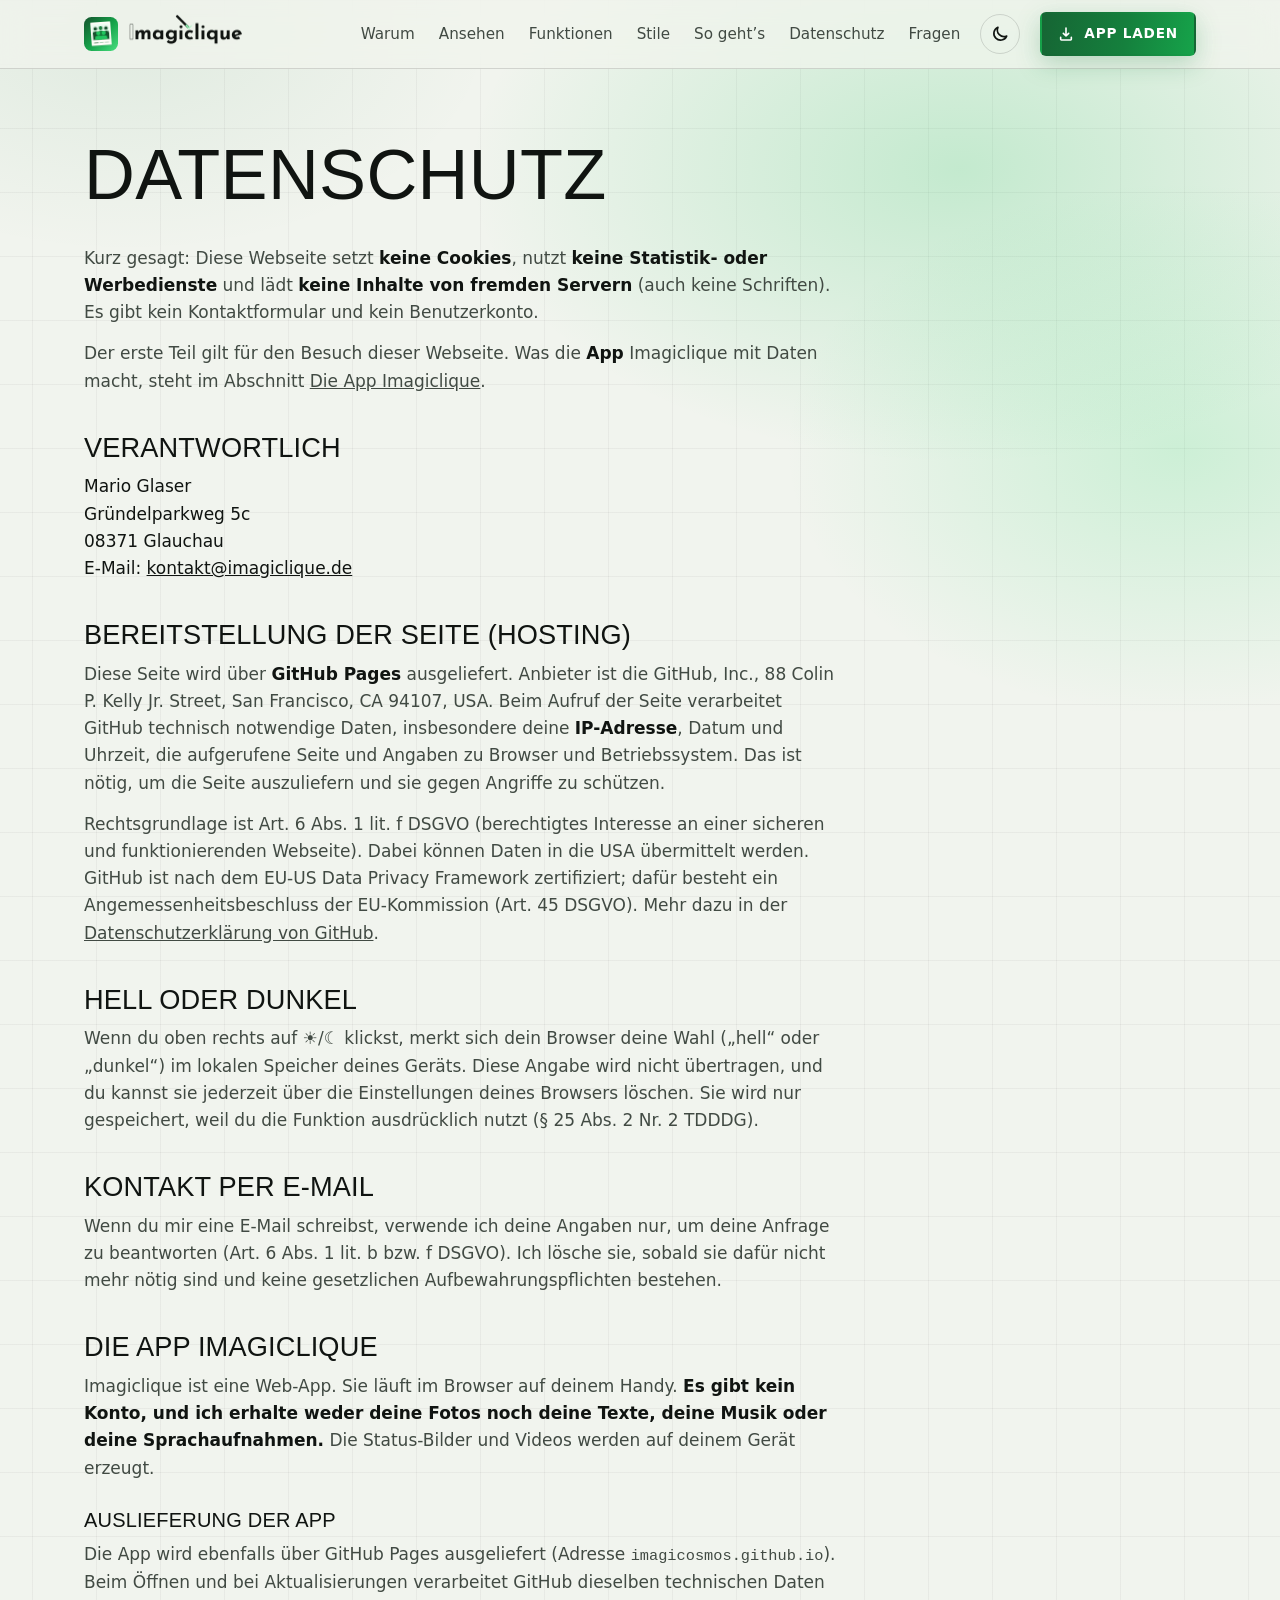
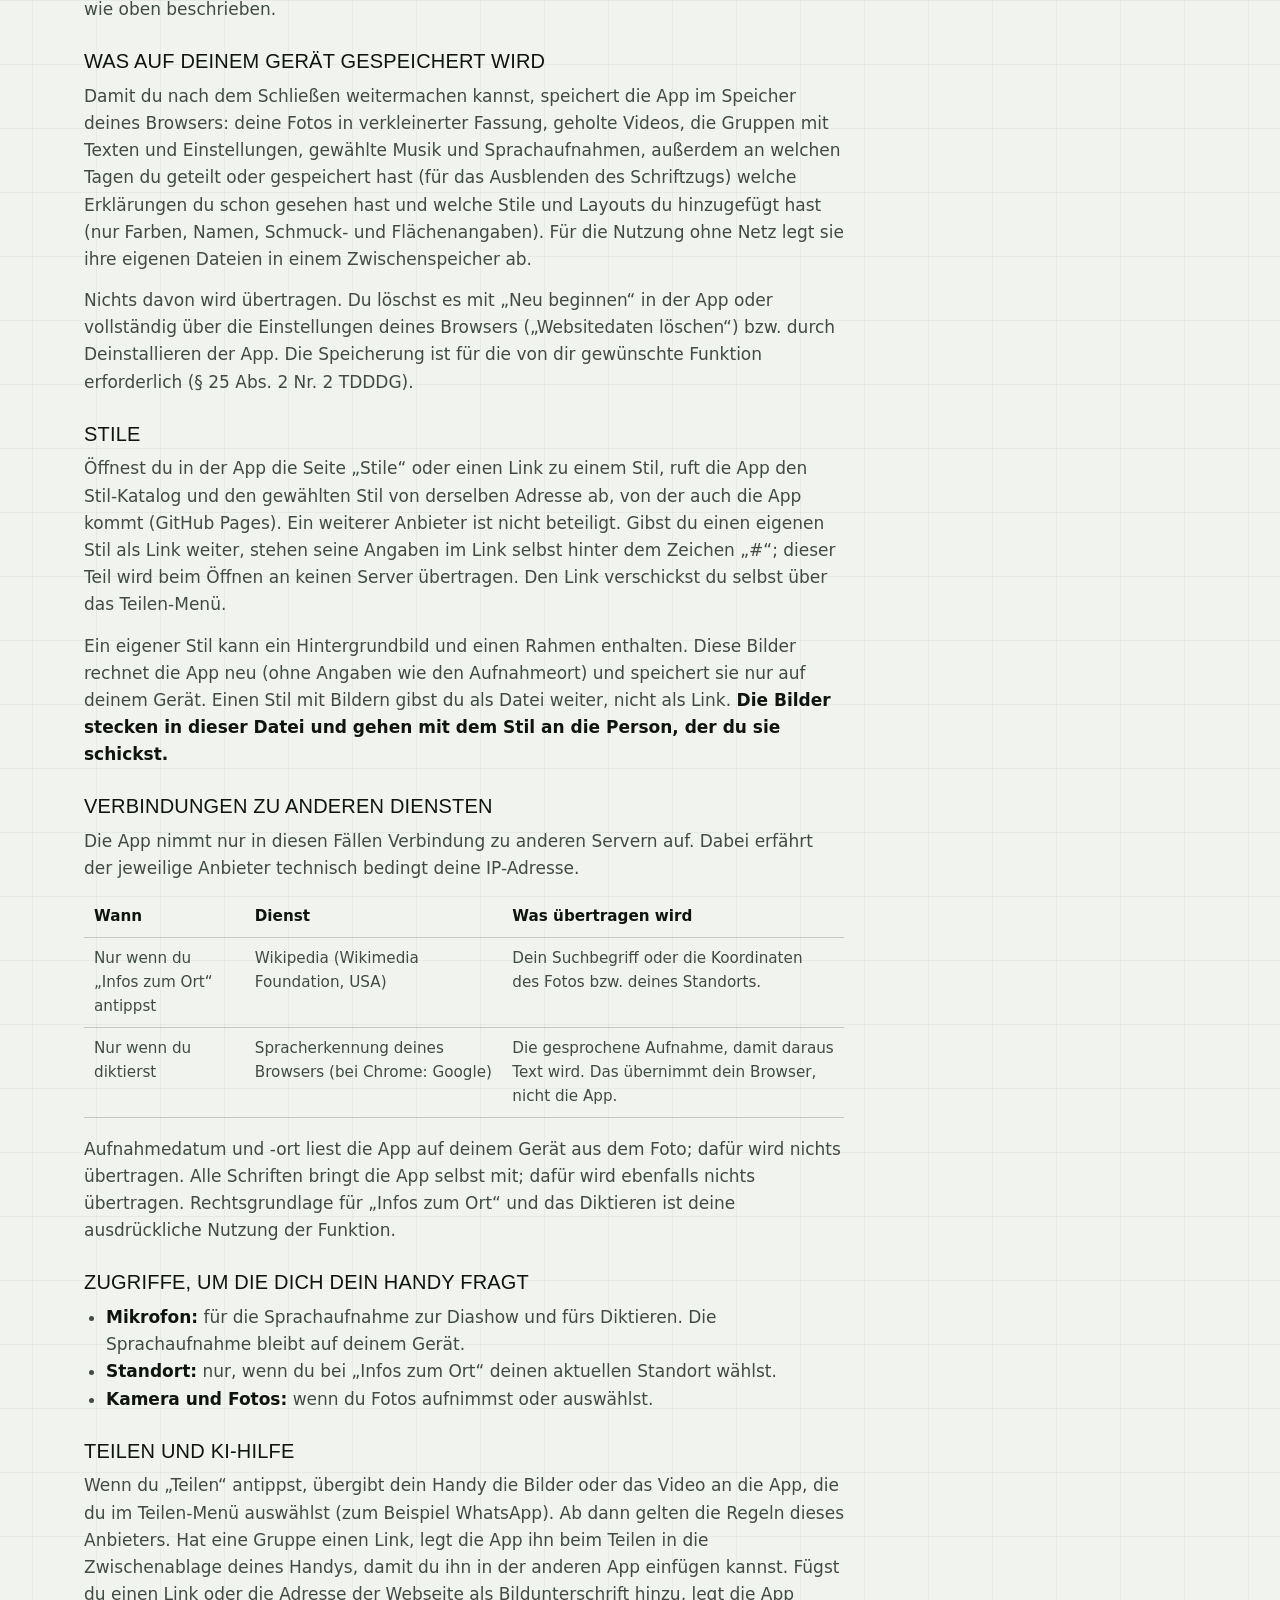
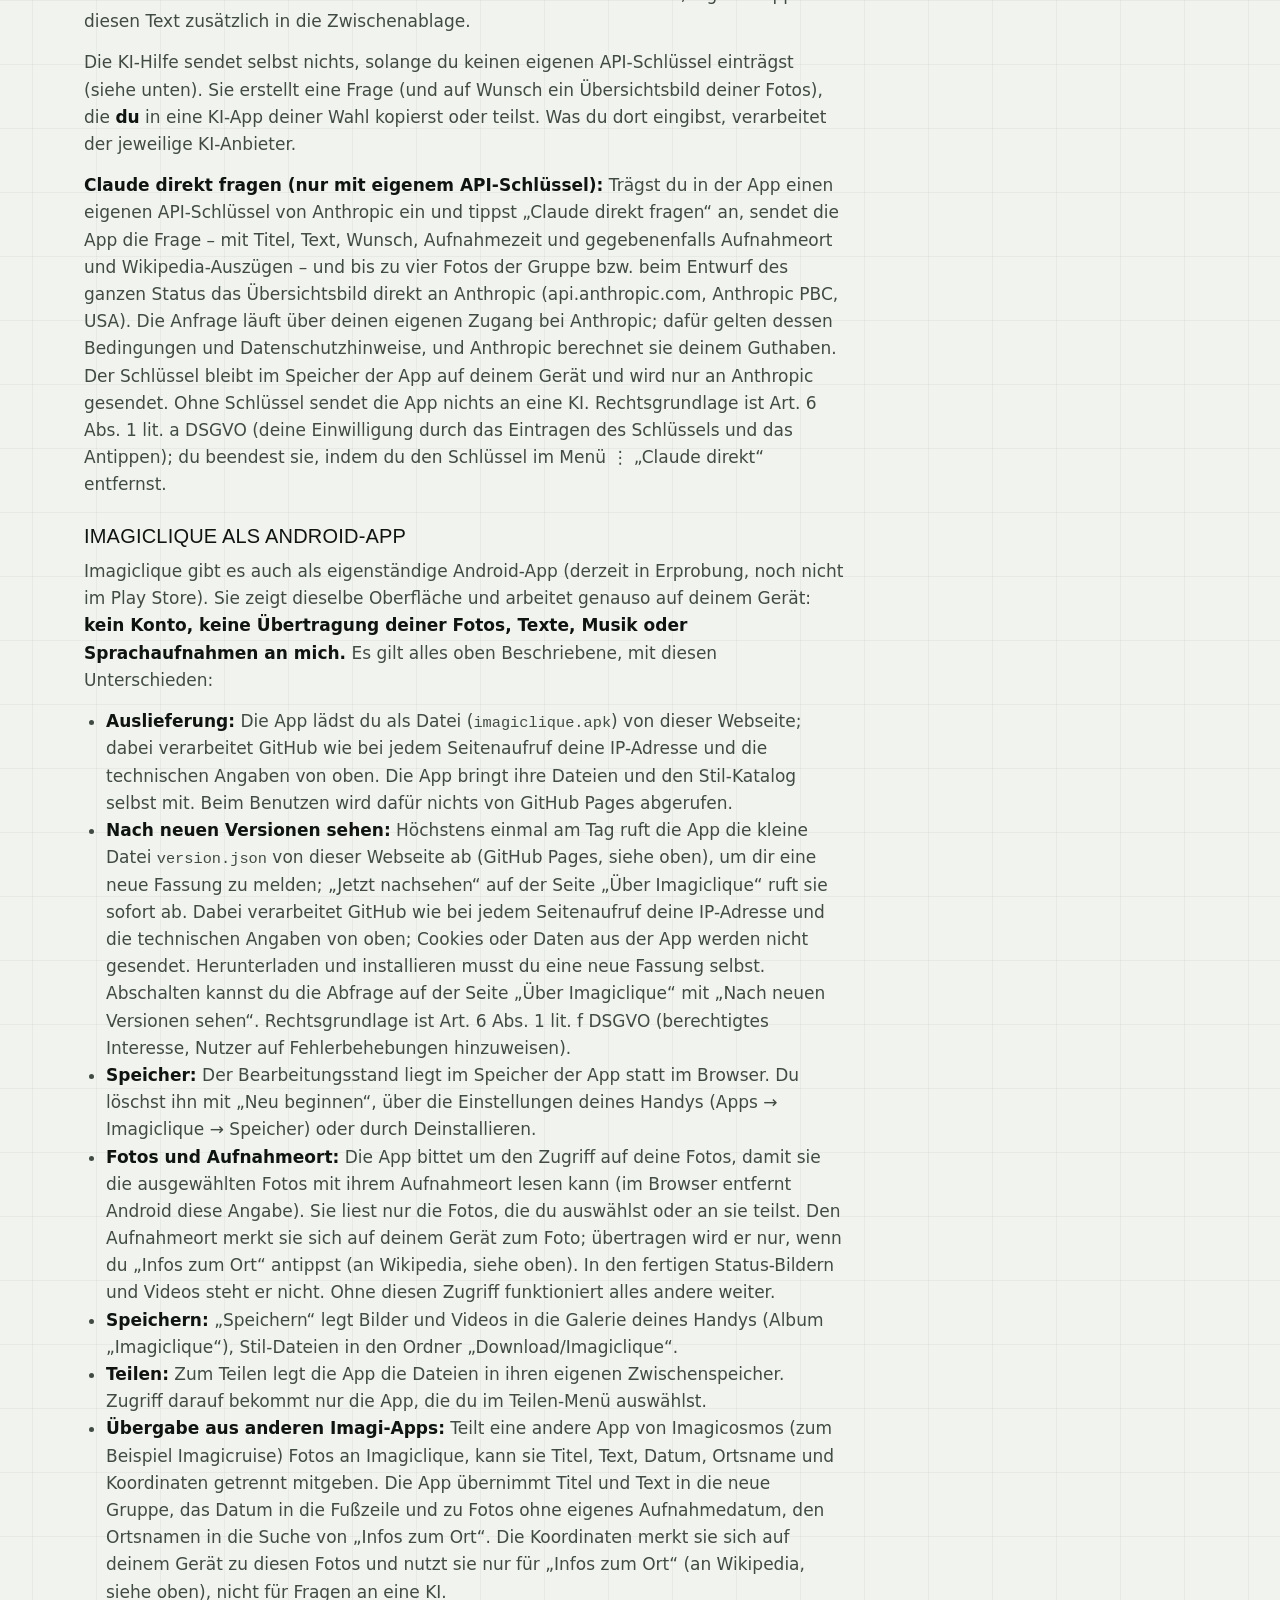
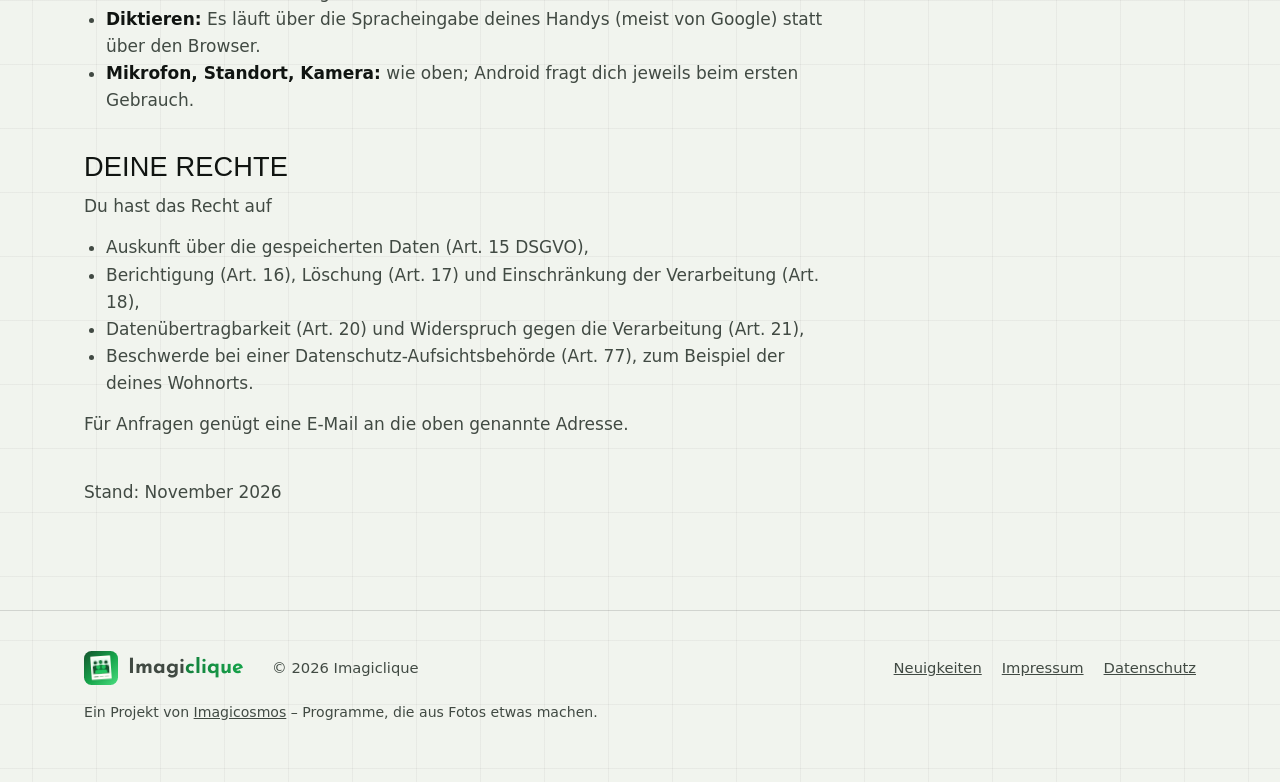
==== commit 886b43d5: "Webseite-Stand 9b867dd, App 1.0.258" ====
--- a/datenschutz.html
+++ b/datenschutz.html
@@ -100,6 +100,7 @@
   <li><strong>Fotos und Aufnahmeort:</strong> Die App bittet um den Zugriff auf deine Fotos, damit sie die ausgewählten Fotos mit ihrem Aufnahmeort lesen kann (im Browser entfernt Android diese Angabe). Sie liest nur die Fotos, die du auswählst oder an sie teilst. Den Aufnahmeort merkt sie sich auf deinem Gerät zum Foto; übertragen wird er nur, wenn du „Infos zum Ort“ antippst (an Wikipedia, siehe oben). In den fertigen Status-Bildern und Videos steht er nicht. Ohne diesen Zugriff funktioniert alles andere weiter.</li>
   <li><strong>Speichern:</strong> „Speichern“ legt Bilder und Videos in die Galerie deines Handys (Album „Imagiclique“), Stil-Dateien in den Ordner „Download/Imagiclique“.</li>
   <li><strong>Teilen:</strong> Zum Teilen legt die App die Dateien in ihren eigenen Zwischenspeicher. Zugriff darauf bekommt nur die App, die du im Teilen-Menü auswählst.</li>
+  <li><strong>Übergabe aus anderen Imagi-Apps:</strong> Teilt eine andere App von Imagicosmos (zum Beispiel Imagicruise) Fotos an Imagiclique, kann sie Titel, Text, Datum, Ortsname und Koordinaten getrennt mitgeben. Die App übernimmt Titel und Text in die neue Gruppe, das Datum in die Fußzeile und zu Fotos ohne eigenes Aufnahmedatum, den Ortsnamen in die Suche von „Infos zum Ort“. Die Koordinaten merkt sie sich auf deinem Gerät zu diesen Fotos und nutzt sie nur für „Infos zum Ort“ (an Wikipedia, siehe oben), nicht für Fragen an eine KI.</li>
   <li><strong>Diktieren:</strong> Es läuft über die Spracheingabe deines Handys (meist von Google) statt über den Browser.</li>
   <li><strong>Mikrofon, Standort, Kamera:</strong> wie oben; Android fragt dich jeweils beim ersten Gebrauch.</li>
 </ul>
